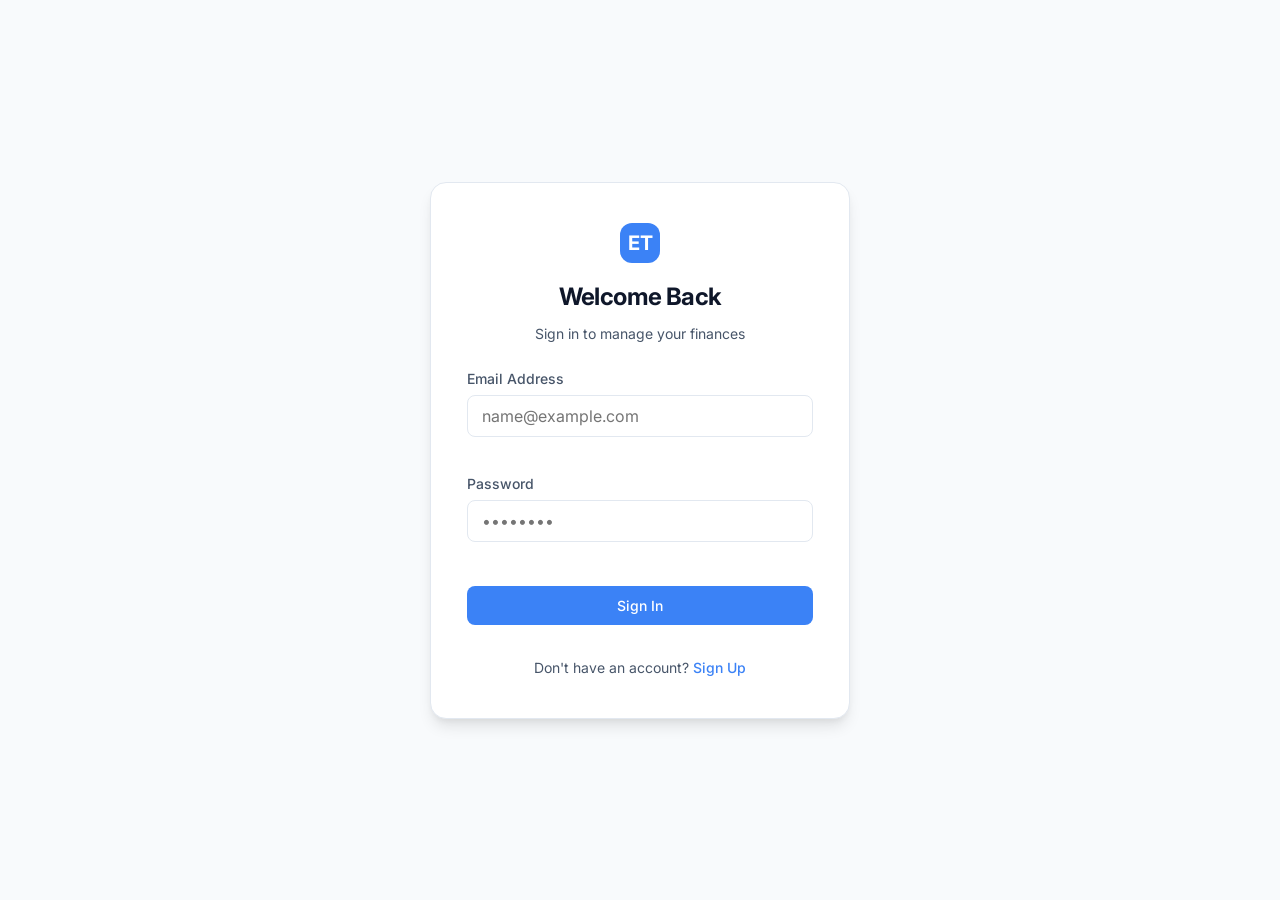
==== frontend/login.html @ b480d6c8 "Initial commit - Expense Tracker" ====
<!DOCTYPE html>
<html lang="en">
<head>
    <meta charset="UTF-8">
    <meta name="viewport" content="width=device-width, initial-scale=1.0">
    <title>Login - Expense Tracker</title>
    <link rel="stylesheet" href="css/style.css">
    <link rel="stylesheet" href="css/auth.css">
</head>
<body class="auth-body">
    <div class="auth-container">
        <div class="auth-card">
            <div class="auth-header">
                <div class="auth-logo">ET</div>
                <h1>Welcome Back</h1>
                <p>Sign in to manage your finances</p>
            </div>
            
            <div id="error-message" class="auth-error"></div>
            
            <form id="login-form" class="auth-form">
                <div class="form-group">
                    <label for="email">Email Address</label>
                    <input type="email" id="email" class="form-control" placeholder="name@example.com" required>
                </div>
                <div class="form-group">
                    <label for="password">Password</label>
                    <input type="password" id="password" class="form-control" placeholder="••••••••" required>
                </div>
                <button type="submit" class="btn btn-primary" style="margin-top: 0.5rem; width: 100%;">Sign In</button>
            </form>
            
            <div class="auth-footer">
                Don't have an account? <a href="register.html">Sign Up</a>
            </div>
        </div>
    </div>

    <script src="js/api.js"></script>
    <script src="js/auth.js"></script>
    <script>
        // Check if already authenticated
        checkAuth();

        document.getElementById('login-form').addEventListener('submit', async (e) => {
            e.preventDefault();
            
            const email = document.getElementById('email').value.trim();
            const password = document.getElementById('password').value;
            const errorDiv = document.getElementById('error-message');
            
            errorDiv.style.display = 'none';
            
            try {
                const response = await api.post('/auth/login', { email, password });
                
                // Store JWT token and User Details
                localStorage.setItem('token', response.token);
                localStorage.setItem('user', JSON.stringify({
                    id: response.id,
                    name: response.name,
                    email: response.email,
                    monthlyBudget: response.monthlyBudget
                }));
                
                showToast('Welcome back! Logging in...', 'success');
                
                setTimeout(() => {
                    window.location.href = 'dashboard.html';
                }, 1000);
            } catch (err) {
                errorDiv.innerText = err.message || 'Login failed. Please check your credentials.';
                errorDiv.style.display = 'block';
                showToast(err.message || 'Login failed', 'error');
            }
        });
    </script>
</body>
</html>
---- frontend/css/style.css ----
/* Expense Tracker Global Stylesheet - Modern Design System */
@import url('https://fonts.googleapis.com/css2?family=Inter:wght@300;400;500;600;700&display=swap');

/* Color Variables and Themes */
:root {
    --font-sans: 'Inter', -apple-system, BlinkMacSystemFont, "Segoe UI", Roboto, sans-serif;
    
    /* Light Mode Palette */
    --background: #f8fafc;
    --surface: #ffffff;
    --surface-card: #ffffff;
    --border: #e2e8f0;
    
    --text-primary: #0f172a;
    --text-secondary: #475569;
    --text-muted: #94a3b8;
    
    --primary: #3b82f6;
    --primary-hover: #2563eb;
    --primary-light: rgba(59, 130, 246, 0.1);
    
    --success: #10b981;
    --success-hover: #059669;
    --success-light: rgba(16, 185, 129, 0.1);
    
    --danger: #ef4444;
    --danger-hover: #dc2626;
    --danger-light: rgba(239, 68, 68, 0.1);
    
    --warning: #f59e0b;
    
    --shadow-sm: 0 1px 2px 0 rgba(0, 0, 0, 0.05);
    --shadow-md: 0 4px 6px -1px rgba(0, 0, 0, 0.1), 0 2px 4px -1px rgba(0, 0, 0, 0.06);
    --shadow-lg: 0 10px 15px -3px rgba(0, 0, 0, 0.1), 0 4px 6px -2px rgba(0, 0, 0, 0.05);
    
    --radius-sm: 0.375rem;
    --radius-md: 0.5rem;
    --radius-lg: 0.75rem;
    --radius-xl: 1rem;
    
    --glass-bg: rgba(255, 255, 255, 0.7);
    --glass-border: rgba(226, 232, 240, 0.8);
    --glass-blur: blur(12px);
}

/* Dark Mode Variables (Activated via class) */
body.dark {
    --background: #090d16;
    --surface: #111827;
    --surface-card: #1f2937;
    --border: #374151;
    
    --text-primary: #f9fafb;
    --text-secondary: #d1d5db;
    --text-muted: #6b7280;
    
    --primary: #60a5fa;
    --primary-hover: #3b82f6;
    --primary-light: rgba(96, 165, 250, 0.15);
    
    --success: #34d399;
    --success-hover: #10b981;
    --success-light: rgba(52, 211, 153, 0.15);
    
    --danger: #f87171;
    --danger-hover: #ef4444;
    --danger-light: rgba(248, 113, 113, 0.15);
    
    --shadow-md: 0 4px 6px -1px rgba(0, 0, 0, 0.5);
    --shadow-lg: 0 10px 15px -3px rgba(0, 0, 0, 0.5);
    
    --glass-bg: rgba(17, 24, 39, 0.7);
    --glass-border: rgba(55, 65, 81, 0.8);
}

/* CSS Reset & Defaults */
* {
    box-sizing: border-box;
    margin: 0;
    padding: 0;
}

body {
    font-family: var(--font-sans);
    background-color: var(--background);
    color: var(--text-primary);
    line-height: 1.5;
    -webkit-font-smoothing: antialiased;
    overflow-x: hidden;
    transition: background-color 0.3s ease, color 0.3s ease;
}

a {
    color: inherit;
    text-decoration: none;
}

input, button, select, textarea {
    font-family: inherit;
    font-size: inherit;
}

/* App Layout */
.app-container {
    display: flex;
    min-height: 100vh;
    width: 100vw;
}

/* Sidebar Navigation */
.sidebar {
    width: 260px;
    background-color: var(--surface);
    border-right: 1px solid var(--border);
    display: flex;
    flex-direction: column;
    padding: 1.5rem;
    position: fixed;
    height: 100vh;
    left: 0;
    top: 0;
    z-index: 50;
    transition: transform 0.3s ease, background-color 0.3s ease, border-color 0.3s ease;
}

.logo-container {
    display: flex;
    align-items: center;
    gap: 0.75rem;
    padding: 0.5rem 0.5rem 1.5rem 0.5rem;
    border-bottom: 1px solid var(--border);
    margin-bottom: 1.5rem;
}

.logo-icon {
    width: 2.25rem;
    height: 2.25rem;
    background-color: var(--primary);
    border-radius: var(--radius-md);
    display: flex;
    align-items: center;
    justify-content: center;
    color: white;
    font-weight: 700;
}

.logo-text {
    font-weight: 700;
    font-size: 1.25rem;
    letter-spacing: -0.025em;
    color: var(--text-primary);
}

.nav-links {
    list-style: none;
    display: flex;
    flex-direction: column;
    gap: 0.5rem;
    flex-grow: 1;
}

.nav-item a {
    display: flex;
    align-items: center;
    gap: 0.75rem;
    padding: 0.75rem 1rem;
    border-radius: var(--radius-md);
    font-weight: 500;
    color: var(--text-secondary);
    transition: background-color 0.2s ease, color 0.2s ease;
}

.nav-item a:hover {
    background-color: var(--background);
    color: var(--primary);
}

.nav-item.active a {
    background-color: var(--primary-light);
    color: var(--primary);
}

.nav-icon {
    width: 1.25rem;
    height: 1.25rem;
}

.user-profile-section {
    padding-top: 1rem;
    border-top: 1px solid var(--border);
    display: flex;
    flex-direction: column;
    gap: 0.75rem;
}

.user-info {
    display: flex;
    align-items: center;
    gap: 0.75rem;
}

.user-avatar {
    width: 2.5rem;
    height: 2.5rem;
    background-color: var(--primary);
    border-radius: 50%;
    display: flex;
    align-items: center;
    justify-content: center;
    color: white;
    font-weight: 600;
    text-transform: uppercase;
}

.user-details {
    overflow: hidden;
}

.user-name {
    font-size: 0.875rem;
    font-weight: 600;
    color: var(--text-primary);
    white-space: nowrap;
    text-overflow: ellipsis;
    overflow: hidden;
}

.user-email {
    font-size: 0.75rem;
    color: var(--text-muted);
    white-space: nowrap;
    text-overflow: ellipsis;
    overflow: hidden;
}

.logout-btn {
    display: flex;
    align-items: center;
    justify-content: center;
    gap: 0.5rem;
    width: 100%;
    padding: 0.5rem;
    background-color: var(--danger-light);
    color: var(--danger);
    border: none;
    border-radius: var(--radius-md);
    cursor: pointer;
    font-weight: 500;
    transition: background-color 0.2s, color 0.2s;
}

.logout-btn:hover {
    background-color: var(--danger);
    color: white;
}

/* Main Content Area */
.main-content {
    margin-left: 260px;
    flex-grow: 1;
    min-height: 100vh;
    padding: 2rem;
    display: flex;
    flex-direction: column;
    gap: 2rem;
    width: calc(100% - 260px);
    transition: margin-left 0.3s ease, width 0.3s ease;
}

/* Header styling */
.header-bar {
    display: flex;
    justify-content: space-between;
    align-items: center;
}

.welcome-section h1 {
    font-size: 1.75rem;
    font-weight: 700;
    letter-spacing: -0.025em;
    color: var(--text-primary);
}

.welcome-section p {
    color: var(--text-secondary);
    font-size: 0.875rem;
    margin-top: 0.25rem;
}

.header-actions {
    display: flex;
    align-items: center;
    gap: 1rem;
}

.theme-toggle-btn {
    background: var(--surface);
    border: 1px solid var(--border);
    padding: 0.5rem;
    border-radius: var(--radius-md);
    cursor: pointer;
    display: flex;
    align-items: center;
    justify-content: center;
    color: var(--text-secondary);
}

.theme-toggle-btn:hover {
    background: var(--background);
}

/* Cards & Layout Grid */
.dashboard-grid {
    display: grid;
    grid-template-columns: repeat(auto-fit, minmax(220px, 1fr));
    gap: 1.5rem;
}

.card {
    background-color: var(--surface-card);
    border: 1px solid var(--border);
    border-radius: var(--radius-lg);
    padding: 1.5rem;
    box-shadow: var(--shadow-sm);
    transition: box-shadow 0.2s, transform 0.2s;
}

.card:hover {
    box-shadow: var(--shadow-md);
}

.glass-card {
    background-color: var(--glass-bg);
    border: 1px solid var(--glass-border);
    backdrop-filter: var(--glass-blur);
}

.stat-card {
    display: flex;
    flex-direction: column;
    gap: 0.5rem;
    position: relative;
    overflow: hidden;
}

.stat-header {
    display: flex;
    justify-content: space-between;
    align-items: center;
    color: var(--text-secondary);
    font-size: 0.875rem;
    font-weight: 500;
}

.stat-icon {
    width: 2.25rem;
    height: 2.25rem;
    border-radius: var(--radius-md);
    display: flex;
    align-items: center;
    justify-content: center;
}

.stat-icon.income {
    background-color: var(--success-light);
    color: var(--success);
}

.stat-icon.expense {
    background-color: var(--danger-light);
    color: var(--danger);
}

.stat-icon.balance {
    background-color: var(--primary-light);
    color: var(--primary);
}

.stat-icon.budget {
    background-color: rgba(245, 158, 11, 0.1);
    color: var(--warning);
}

.stat-value {
    font-size: 1.75rem;
    font-weight: 700;
    color: var(--text-primary);
    letter-spacing: -0.025em;
    margin-top: 0.25rem;
}

/* Dashboard Bottom Grid */
.dashboard-details-grid {
    display: grid;
    grid-template-columns: 3fr 2fr;
    gap: 1.5rem;
}

@media (max-width: 1024px) {
    .dashboard-details-grid {
        grid-template-columns: 1fr;
    }
}

/* Table Card */
.table-card {
    display: flex;
    flex-direction: column;
    gap: 1rem;
}

.card-title-bar {
    display: flex;
    justify-content: space-between;
    align-items: center;
}

.card-title-bar h2 {
    font-size: 1.125rem;
    font-weight: 600;
    color: var(--text-primary);
}

/* Buttons */
.btn {
    display: inline-flex;
    align-items: center;
    justify-content: center;
    gap: 0.5rem;
    padding: 0.625rem 1.25rem;
    border-radius: var(--radius-md);
    font-weight: 500;
    cursor: pointer;
    border: 1px solid transparent;
    transition: all 0.2s;
    font-size: 0.875rem;
}

.btn-sm {
    padding: 0.375rem 0.75rem;
    font-size: 0.75rem;
}

.btn-primary {
    background-color: var(--primary);
    color: white;
}

.btn-primary:hover {
    background-color: var(--primary-hover);
}

.btn-secondary {
    background-color: var(--surface);
    border-color: var(--border);
    color: var(--text-secondary);
}

.btn-secondary:hover {
    background-color: var(--background);
    color: var(--text-primary);
}

.btn-danger {
    background-color: var(--danger);
    color: white;
}

.btn-danger:hover {
    background-color: var(--danger-hover);
}

/* Form Styles */
.form-group {
    display: flex;
    flex-direction: column;
    gap: 0.375rem;
    margin-bottom: 1rem;
}

.form-group label {
    font-size: 0.875rem;
    font-weight: 500;
    color: var(--text-secondary);
}

.form-control {
    width: 100%;
    padding: 0.625rem 0.875rem;
    border: 1px solid var(--border);
    border-radius: var(--radius-md);
    background-color: var(--surface);
    color: var(--text-primary);
    outline: none;
    transition: border-color 0.2s, box-shadow 0.2s;
}

.form-control:focus {
    border-color: var(--primary);
    box-shadow: 0 0 0 3px rgba(59, 130, 246, 0.15);
}

/* Table Layout */
.table-container {
    width: 100%;
    overflow-x: auto;
    border-radius: var(--radius-md);
}

.table {
    width: 100%;
    border-collapse: collapse;
    text-align: left;
}

.table th {
    background-color: var(--background);
    padding: 0.75rem 1rem;
    font-size: 0.75rem;
    font-weight: 600;
    text-transform: uppercase;
    letter-spacing: 0.05em;
    color: var(--text-secondary);
    border-bottom: 1px solid var(--border);
}

.table td {
    padding: 1rem;
    border-bottom: 1px solid var(--border);
    font-size: 0.875rem;
    color: var(--text-primary);
}

.table tr:last-child td {
    border-bottom: none;
}

/* Badges */
.badge {
    display: inline-flex;
    align-items: center;
    padding: 0.25rem 0.5rem;
    border-radius: 9999px;
    font-size: 0.75rem;
    font-weight: 500;
    text-transform: capitalize;
}

.badge-income {
    background-color: var(--success-light);
    color: var(--success);
}

.badge-expense {
    background-color: var(--danger-light);
    color: var(--danger);
}

.amount-income {
    color: var(--success);
    font-weight: 600;
}

.amount-expense {
    color: var(--danger);
    font-weight: 600;
}

/* Budget Progress & Tracker */
.budget-progress-container {
    display: flex;
    flex-direction: column;
    gap: 0.5rem;
    margin-top: 0.5rem;
}

.budget-progress-bar {
    width: 100%;
    height: 0.5rem;
    background-color: var(--border);
    border-radius: 9999px;
    overflow: hidden;
}

.budget-progress-fill {
    height: 100%;
    background-color: var(--success);
    border-radius: 9999px;
    transition: width 0.4s ease, background-color 0.4s ease;
}

.budget-progress-fill.warning {
    background-color: var(--warning);
}

.budget-progress-fill.danger {
    background-color: var(--danger);
}

.budget-helper-text {
    font-size: 0.75rem;
    color: var(--text-muted);
}

.budget-alert-banner {
    display: flex;
    align-items: center;
    gap: 0.75rem;
    padding: 1rem;
    border-radius: var(--radius-md);
    margin-bottom: 1rem;
    font-size: 0.875rem;
    font-weight: 500;
}

.budget-alert-banner.danger {
    background-color: var(--danger-light);
    color: var(--danger);
    border: 1px solid rgba(239, 68, 68, 0.2);
}

.budget-alert-banner.warning {
    background-color: rgba(245, 158, 11, 0.1);
    color: var(--warning);
    border: 1px solid rgba(245, 158, 11, 0.2);
}

/* Modals */
.modal-overlay {
    position: fixed;
    top: 0;
    left: 0;
    right: 0;
    bottom: 0;
    background-color: rgba(15, 23, 42, 0.6);
    backdrop-filter: blur(4px);
    display: flex;
    align-items: center;
    justify-content: center;
    z-index: 1000;
    opacity: 0;
    pointer-events: none;
    transition: opacity 0.2s ease;
}

.modal-overlay.active {
    opacity: 1;
    pointer-events: auto;
}

.modal-content {
    background-color: var(--surface);
    border: 1px solid var(--border);
    border-radius: var(--radius-lg);
    width: 100%;
    max-width: 500px;
    padding: 2rem;
    box-shadow: var(--shadow-lg);
    transform: scale(0.95);
    transition: transform 0.2s ease;
}

.modal-overlay.active .modal-content {
    transform: scale(1);
}

.modal-header {
    display: flex;
    justify-content: space-between;
    align-items: center;
    margin-bottom: 1.5rem;
}

.modal-header h3 {
    font-size: 1.25rem;
    font-weight: 600;
}

.modal-close-btn {
    background: none;
    border: none;
    cursor: pointer;
    color: var(--text-secondary);
    display: flex;
    align-items: center;
}

.modal-actions {
    display: flex;
    justify-content: flex-end;
    gap: 0.75rem;
    margin-top: 1.5rem;
}

/* Mobile responsive navigation details */
.mobile-nav-header {
    display: none;
    align-items: center;
    justify-content: space-between;
    background-color: var(--surface);
    border-bottom: 1px solid var(--border);
    padding: 1rem;
    position: fixed;
    top: 0;
    left: 0;
    right: 0;
    z-index: 60;
    height: 60px;
}

.mobile-menu-btn {
    background: none;
    border: none;
    color: var(--text-primary);
    cursor: pointer;
    display: flex;
    align-items: center;
}

/* Alert/Toast notification styling */
.toast-notification {
    position: fixed;
    bottom: 2rem;
    right: 2rem;
    background-color: var(--surface-card);
    border: 1px solid var(--border);
    border-radius: var(--radius-md);
    padding: 1rem 1.5rem;
    box-shadow: var(--shadow-lg);
    display: flex;
    align-items: center;
    gap: 0.75rem;
    z-index: 2000;
    transform: translateY(150%);
    transition: transform 0.3s cubic-bezier(0.16, 1, 0.3, 1);
}

.toast-notification.active {
    transform: translateY(0);
}

.toast-notification.success {
    border-left: 4px solid var(--success);
}

.toast-notification.error {
    border-left: 4px solid var(--danger);
}

.toast-notification.info {
    border-left: 4px solid var(--primary);
}

/* Responsive Overrides */
@media (max-width: 768px) {
    .sidebar {
        transform: translateX(-100%);
    }
    
    .sidebar.active {
        transform: translateX(0);
    }
    
    .main-content {
        margin-left: 0;
        width: 100%;
        padding: 5rem 1rem 1rem 1rem; /* Added top padding for mobile header */
    }
    
    .mobile-nav-header {
        display: flex;
    }
    
    .welcome-section h1 {
        font-size: 1.5rem;
    }
}
---- frontend/css/auth.css ----
/* Expense Tracker Auth Screens Stylesheet */

body.auth-body {
    display: flex;
    align-items: center;
    justify-content: center;
    min-height: 100vh;
    background-color: var(--background);
    padding: 1.5rem;
}

.auth-container {
    width: 100%;
    max-width: 420px;
    display: flex;
    flex-direction: column;
    gap: 1.5rem;
}

.auth-card {
    background-color: var(--surface-card);
    border: 1px solid var(--border);
    border-radius: var(--radius-xl);
    padding: 2.5rem 2.25rem;
    box-shadow: var(--shadow-lg);
    display: flex;
    flex-direction: column;
    gap: 1.5rem;
}

.auth-header {
    text-align: center;
    display: flex;
    flex-direction: column;
    align-items: center;
    gap: 0.5rem;
}

.auth-logo {
    width: 2.5rem;
    height: 2.5rem;
    background-color: var(--primary);
    border-radius: var(--radius-lg);
    display: flex;
    align-items: center;
    justify-content: center;
    color: white;
    font-weight: 700;
    font-size: 1.25rem;
    margin-bottom: 0.5rem;
}

.auth-header h1 {
    font-size: 1.5rem;
    font-weight: 700;
    letter-spacing: -0.025em;
    color: var(--text-primary);
}

.auth-header p {
    font-size: 0.875rem;
    color: var(--text-secondary);
}

.auth-form {
    display: flex;
    flex-direction: column;
    gap: 1.25rem;
}

.auth-footer {
    text-align: center;
    font-size: 0.875rem;
    color: var(--text-secondary);
    margin-top: 0.5rem;
}

.auth-footer a {
    color: var(--primary);
    font-weight: 500;
    transition: color 0.2s;
}

.auth-footer a:hover {
    color: var(--primary-hover);
    text-decoration: underline;
}

.auth-error {
    background-color: var(--danger-light);
    color: var(--danger);
    border: 1px solid rgba(239, 68, 68, 0.2);
    padding: 0.75rem 1rem;
    border-radius: var(--radius-md);
    font-size: 0.875rem;
    font-weight: 500;
    display: none;
}
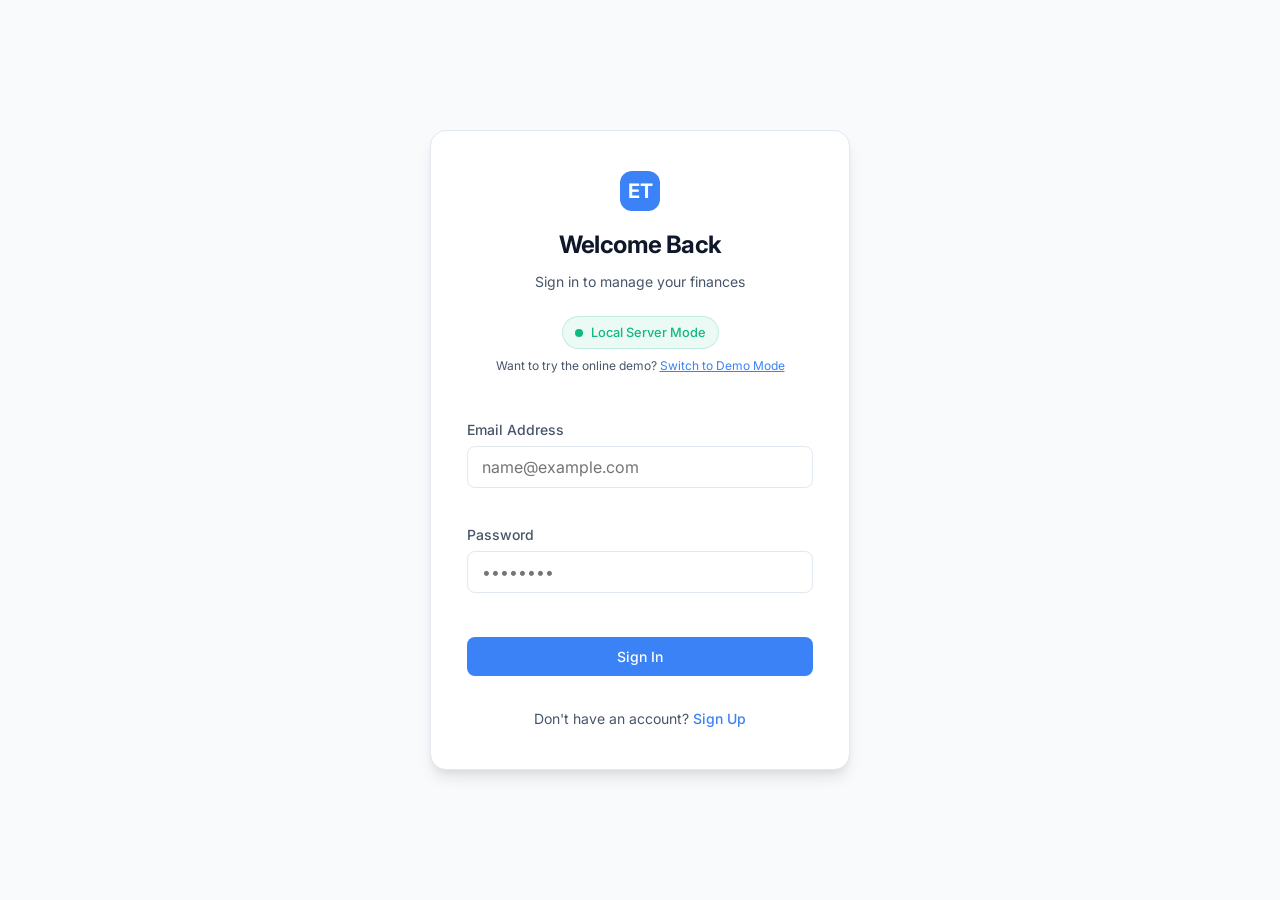
==== commit 6a5ee44f: "feat: add root redirect index and offline demo mode fallback" ====
--- a/frontend/login.html
+++ b/frontend/login.html
@@ -15,6 +15,7 @@
                 <h1>Welcome Back</h1>
                 <p>Sign in to manage your finances</p>
             </div>
+            <div id="login-status-container" style="text-align: center; margin-bottom: 1.25rem;"></div>
             
             <div id="error-message" class="auth-error"></div>
             
@@ -39,6 +40,69 @@
     <script src="js/api.js"></script>
     <script src="js/auth.js"></script>
     <script>
+        // Check API mode and render status banner
+        const isMock = localStorage.getItem('use_mock_api') === 'true' || window.location.hostname.endsWith('github.io');
+        const statusContainer = document.getElementById('login-status-container');
+        if (statusContainer) {
+            if (isMock) {
+                statusContainer.innerHTML = `
+                    <div class="auth-status-banner demo" style="cursor: pointer; display: inline-flex; align-items: center; gap: 0.5rem; background: var(--primary-light); color: var(--primary); padding: 0.35rem 0.75rem; border-radius: 50px; font-size: 0.8rem; font-weight: 500; border: 1px solid rgba(59, 130, 246, 0.2);" title="Click to switch to Local Server mode">
+                        <span style="width: 8px; height: 8px; border-radius: 50%; background-color: var(--primary); display: inline-block; animation: pulse 2s infinite;"></span>
+                        <span>Demo Mode (Local Offline Storage)</span>
+                    </div>
+                    <div style="margin-top: 0.5rem; font-size: 0.75rem; color: var(--text-secondary);">
+                        Use guest email <strong style="color: var(--primary); cursor: pointer; text-decoration: underline;" id="quick-demo-login">demo@example.com</strong> (password: password) for instant access.
+                    </div>
+                `;
+                
+                const styleSheet = document.createElement("style");
+                styleSheet.innerText = `
+                    @keyframes pulse {
+                        0% { transform: scale(0.95); opacity: 0.8; }
+                        50% { transform: scale(1.15); opacity: 1; }
+                        100% { transform: scale(0.95); opacity: 0.8; }
+                    }
+                `;
+                document.head.appendChild(styleSheet);
+                
+                document.getElementById('quick-demo-login').addEventListener('click', () => {
+                    document.getElementById('email').value = 'demo@example.com';
+                    document.getElementById('password').value = 'password';
+                    document.getElementById('login-form').dispatchEvent(new Event('submit'));
+                });
+                
+                statusContainer.querySelector('.auth-status-banner').addEventListener('click', () => {
+                    if (window.location.hostname.endsWith('github.io')) {
+                        alert('You are running on GitHub Pages (static cloud hosting). Connecting to a local server requires running the Spring Boot backend locally at http://localhost:8080.');
+                    }
+                    if (confirm('Switch to Local Server mode? This requires your Spring Boot backend to be running locally at http://localhost:8080/api.')) {
+                        localStorage.removeItem('use_mock_api');
+                        window.location.reload();
+                    }
+                });
+            } else {
+                statusContainer.innerHTML = `
+                    <div class="auth-status-banner server" style="cursor: pointer; display: inline-flex; align-items: center; gap: 0.5rem; background: rgba(16, 185, 129, 0.08); color: var(--success); padding: 0.35rem 0.75rem; border-radius: 50px; font-size: 0.8rem; font-weight: 500; border: 1px solid rgba(16, 185, 129, 0.2);" title="Click to switch to Demo Mode">
+                        <span style="width: 8px; height: 8px; border-radius: 50%; background-color: var(--success); display: inline-block;"></span>
+                        <span>Local Server Mode</span>
+                    </div>
+                    <div style="margin-top: 0.5rem; font-size: 0.75rem; color: var(--text-secondary);">
+                        Want to try the online demo? <span style="text-decoration: underline; color: var(--primary); cursor: pointer;" id="switch-to-demo-link">Switch to Demo Mode</span>
+                    </div>
+                `;
+                
+                document.getElementById('switch-to-demo-link').addEventListener('click', () => {
+                    localStorage.setItem('use_mock_api', 'true');
+                    window.location.reload();
+                });
+                
+                statusContainer.querySelector('.auth-status-banner').addEventListener('click', () => {
+                    localStorage.setItem('use_mock_api', 'true');
+                    window.location.reload();
+                });
+            }
+        }
+
         // Check if already authenticated
         checkAuth();
 
--- a/frontend/css/style.css
+++ b/frontend/css/style.css
@@ -130,6 +130,53 @@
     padding: 0.5rem 0.5rem 1.5rem 0.5rem;
     border-bottom: 1px solid var(--border);
     margin-bottom: 1.5rem;
+}
+
+.logo-brand {
+    display: flex;
+    flex-direction: column;
+    gap: 0.15rem;
+}
+
+/* Status Badges */
+.status-badge {
+    display: inline-flex;
+    align-items: center;
+    justify-content: center;
+    font-size: 0.625rem;
+    font-weight: 600;
+    padding: 0.1rem 0.4rem;
+    border-radius: 50px;
+    width: fit-content;
+    text-transform: uppercase;
+    letter-spacing: 0.025em;
+    user-select: none;
+    transition: all 0.2s ease;
+    border: 1px solid transparent;
+}
+
+.status-badge.demo {
+    background-color: rgba(59, 130, 246, 0.08);
+    color: var(--primary);
+    border-color: rgba(59, 130, 246, 0.15);
+}
+
+.status-badge.demo:hover {
+    background-color: var(--primary-light);
+    transform: translateY(-1px);
+    box-shadow: var(--shadow-sm);
+}
+
+.status-badge.server {
+    background-color: rgba(16, 185, 129, 0.08);
+    color: var(--success);
+    border-color: rgba(16, 185, 129, 0.15);
+}
+
+.status-badge.server:hover {
+    background-color: rgba(16, 185, 129, 0.15);
+    transform: translateY(-1px);
+    box-shadow: var(--shadow-sm);
 }
 
 .logo-icon {
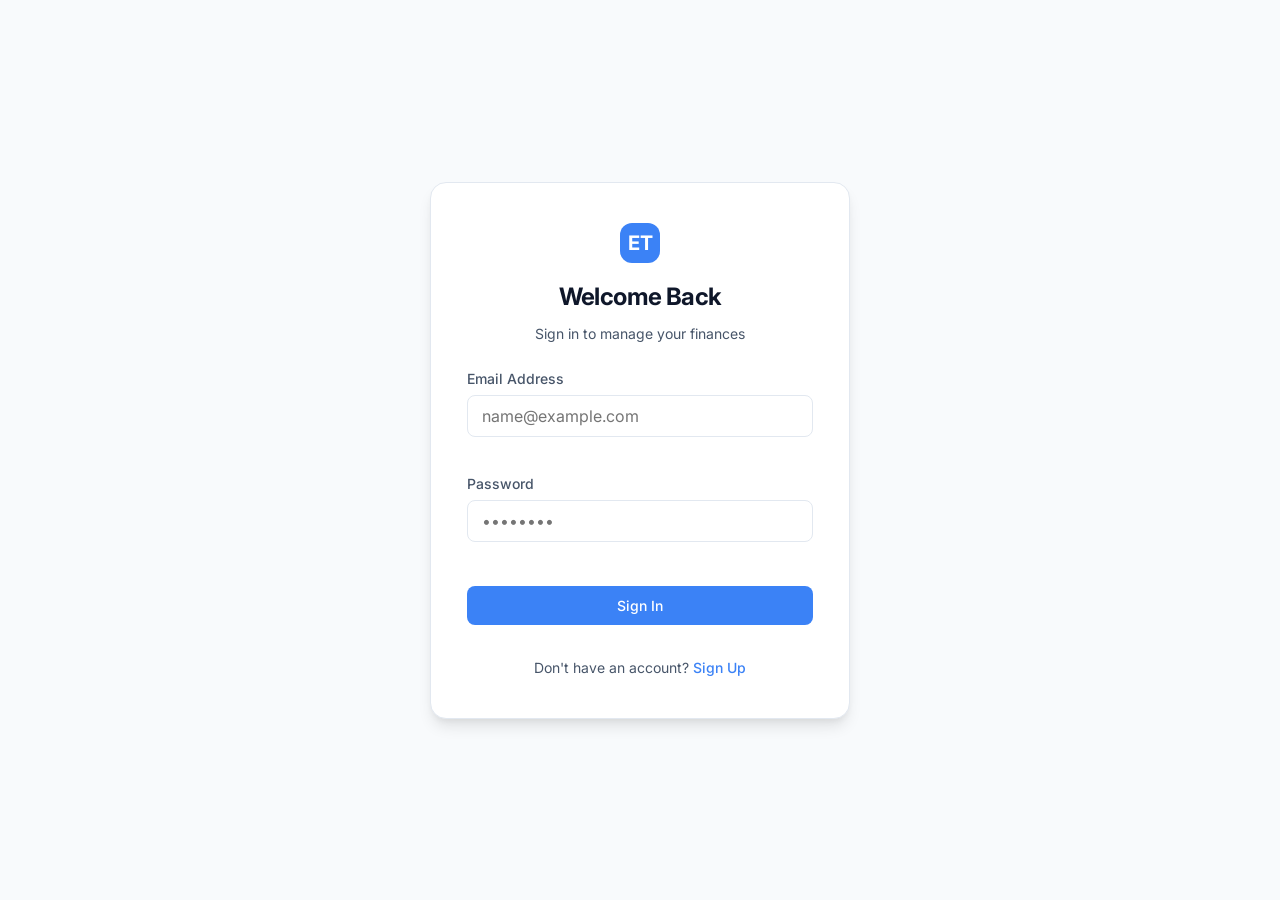
==== commit c883f012: "Remove user-facing Demo Mode references, remove pre-seeded guest credentials, and reset local DB to " ====
--- a/frontend/login.html
+++ b/frontend/login.html
@@ -15,7 +15,6 @@
                 <h1>Welcome Back</h1>
                 <p>Sign in to manage your finances</p>
             </div>
-            <div id="login-status-container" style="text-align: center; margin-bottom: 1.25rem;"></div>
             
             <div id="error-message" class="auth-error"></div>
             
@@ -40,68 +39,6 @@
     <script src="js/api.js"></script>
     <script src="js/auth.js"></script>
     <script>
-        // Check API mode and render status banner
-        const isMock = localStorage.getItem('use_mock_api') === 'true' || window.location.hostname.endsWith('github.io');
-        const statusContainer = document.getElementById('login-status-container');
-        if (statusContainer) {
-            if (isMock) {
-                statusContainer.innerHTML = `
-                    <div class="auth-status-banner demo" style="cursor: pointer; display: inline-flex; align-items: center; gap: 0.5rem; background: var(--primary-light); color: var(--primary); padding: 0.35rem 0.75rem; border-radius: 50px; font-size: 0.8rem; font-weight: 500; border: 1px solid rgba(59, 130, 246, 0.2);" title="Click to switch to Local Server mode">
-                        <span style="width: 8px; height: 8px; border-radius: 50%; background-color: var(--primary); display: inline-block; animation: pulse 2s infinite;"></span>
-                        <span>Demo Mode (Local Offline Storage)</span>
-                    </div>
-                    <div style="margin-top: 0.5rem; font-size: 0.75rem; color: var(--text-secondary);">
-                        Use guest email <strong style="color: var(--primary); cursor: pointer; text-decoration: underline;" id="quick-demo-login">demo@example.com</strong> (password: password) for instant access.
-                    </div>
-                `;
-                
-                const styleSheet = document.createElement("style");
-                styleSheet.innerText = `
-                    @keyframes pulse {
-                        0% { transform: scale(0.95); opacity: 0.8; }
-                        50% { transform: scale(1.15); opacity: 1; }
-                        100% { transform: scale(0.95); opacity: 0.8; }
-                    }
-                `;
-                document.head.appendChild(styleSheet);
-                
-                document.getElementById('quick-demo-login').addEventListener('click', () => {
-                    document.getElementById('email').value = 'demo@example.com';
-                    document.getElementById('password').value = 'password';
-                    document.getElementById('login-form').dispatchEvent(new Event('submit'));
-                });
-                
-                statusContainer.querySelector('.auth-status-banner').addEventListener('click', () => {
-                    if (window.location.hostname.endsWith('github.io')) {
-                        alert('You are running on GitHub Pages (static cloud hosting). Connecting to a local server requires running the Spring Boot backend locally at http://localhost:8080.');
-                    }
-                    if (confirm('Switch to Local Server mode? This requires your Spring Boot backend to be running locally at http://localhost:8080/api.')) {
-                        localStorage.removeItem('use_mock_api');
-                        window.location.reload();
-                    }
-                });
-            } else {
-                statusContainer.innerHTML = `
-                    <div class="auth-status-banner server" style="cursor: pointer; display: inline-flex; align-items: center; gap: 0.5rem; background: rgba(16, 185, 129, 0.08); color: var(--success); padding: 0.35rem 0.75rem; border-radius: 50px; font-size: 0.8rem; font-weight: 500; border: 1px solid rgba(16, 185, 129, 0.2);" title="Click to switch to Demo Mode">
-                        <span style="width: 8px; height: 8px; border-radius: 50%; background-color: var(--success); display: inline-block;"></span>
-                        <span>Local Server Mode</span>
-                    </div>
-                    <div style="margin-top: 0.5rem; font-size: 0.75rem; color: var(--text-secondary);">
-                        Want to try the online demo? <span style="text-decoration: underline; color: var(--primary); cursor: pointer;" id="switch-to-demo-link">Switch to Demo Mode</span>
-                    </div>
-                `;
-                
-                document.getElementById('switch-to-demo-link').addEventListener('click', () => {
-                    localStorage.setItem('use_mock_api', 'true');
-                    window.location.reload();
-                });
-                
-                statusContainer.querySelector('.auth-status-banner').addEventListener('click', () => {
-                    localStorage.setItem('use_mock_api', 'true');
-                    window.location.reload();
-                });
-            }
-        }
 
         // Check if already authenticated
         checkAuth();
